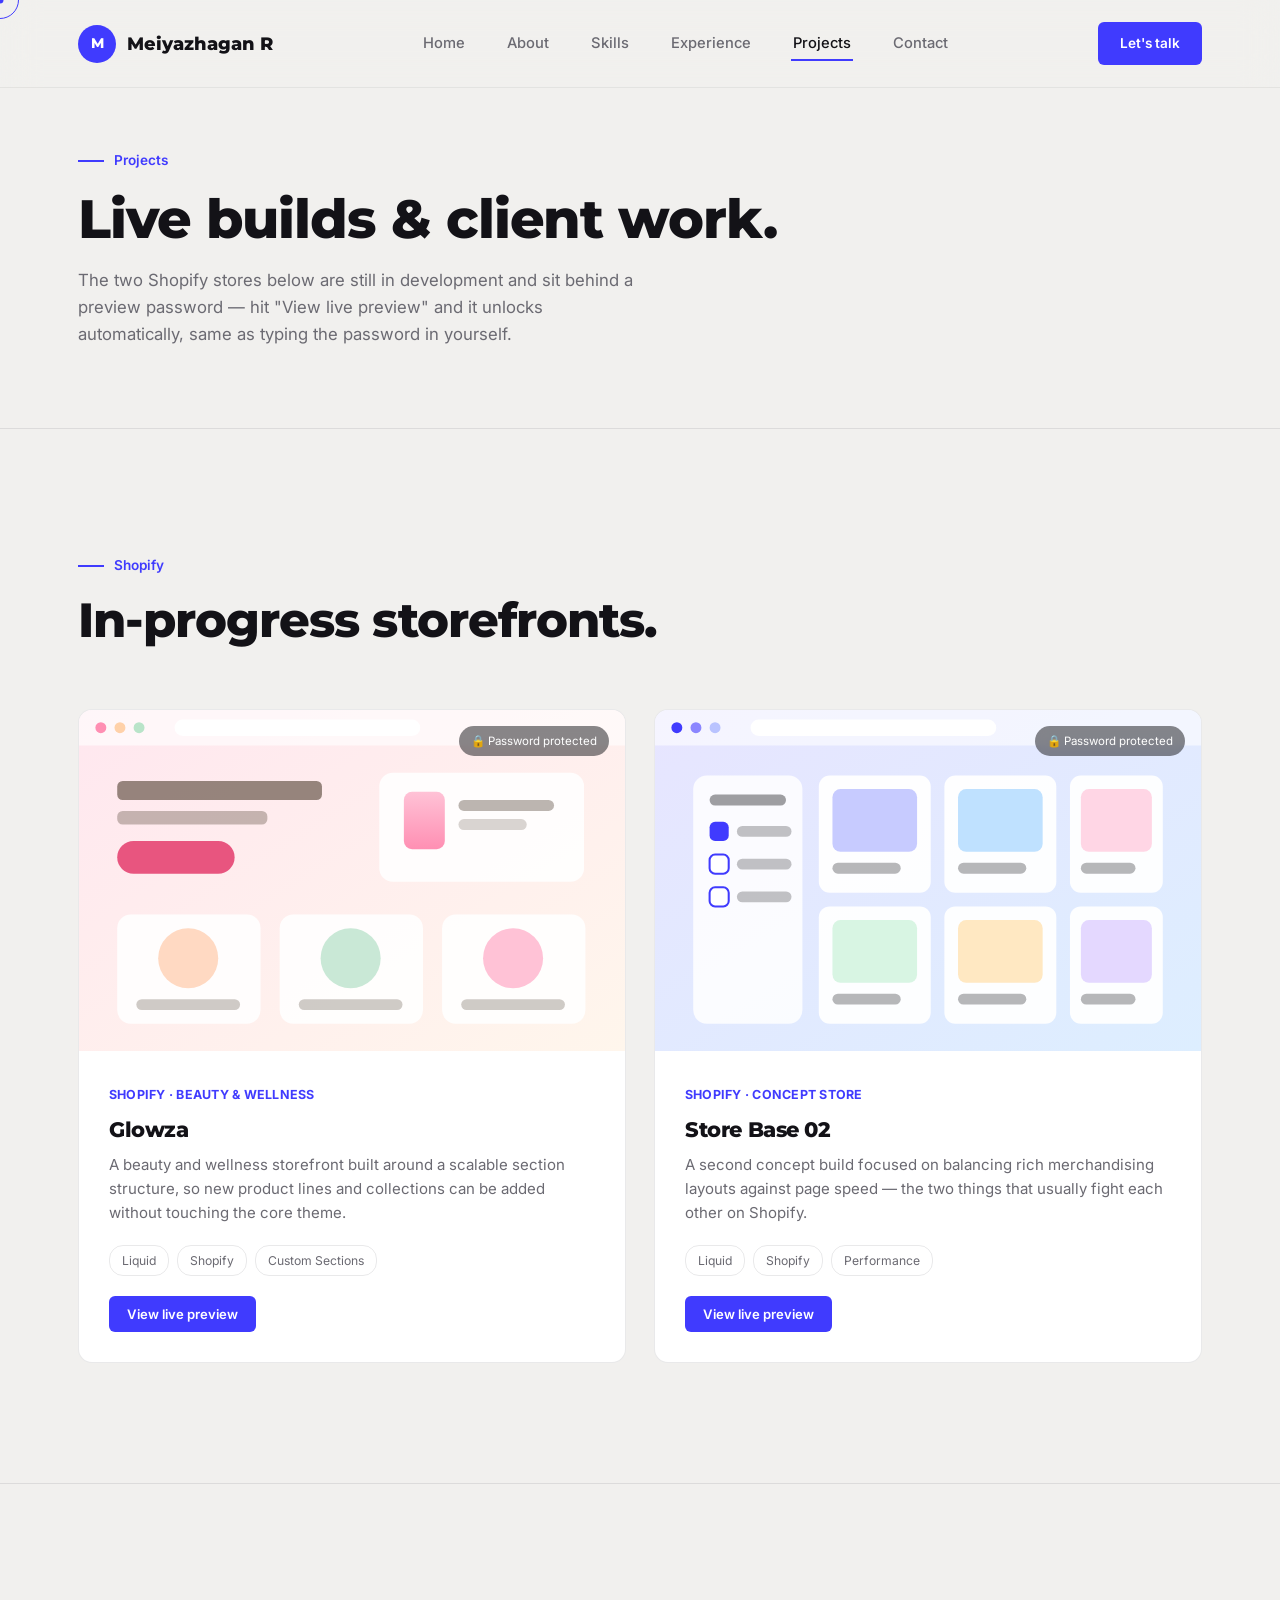
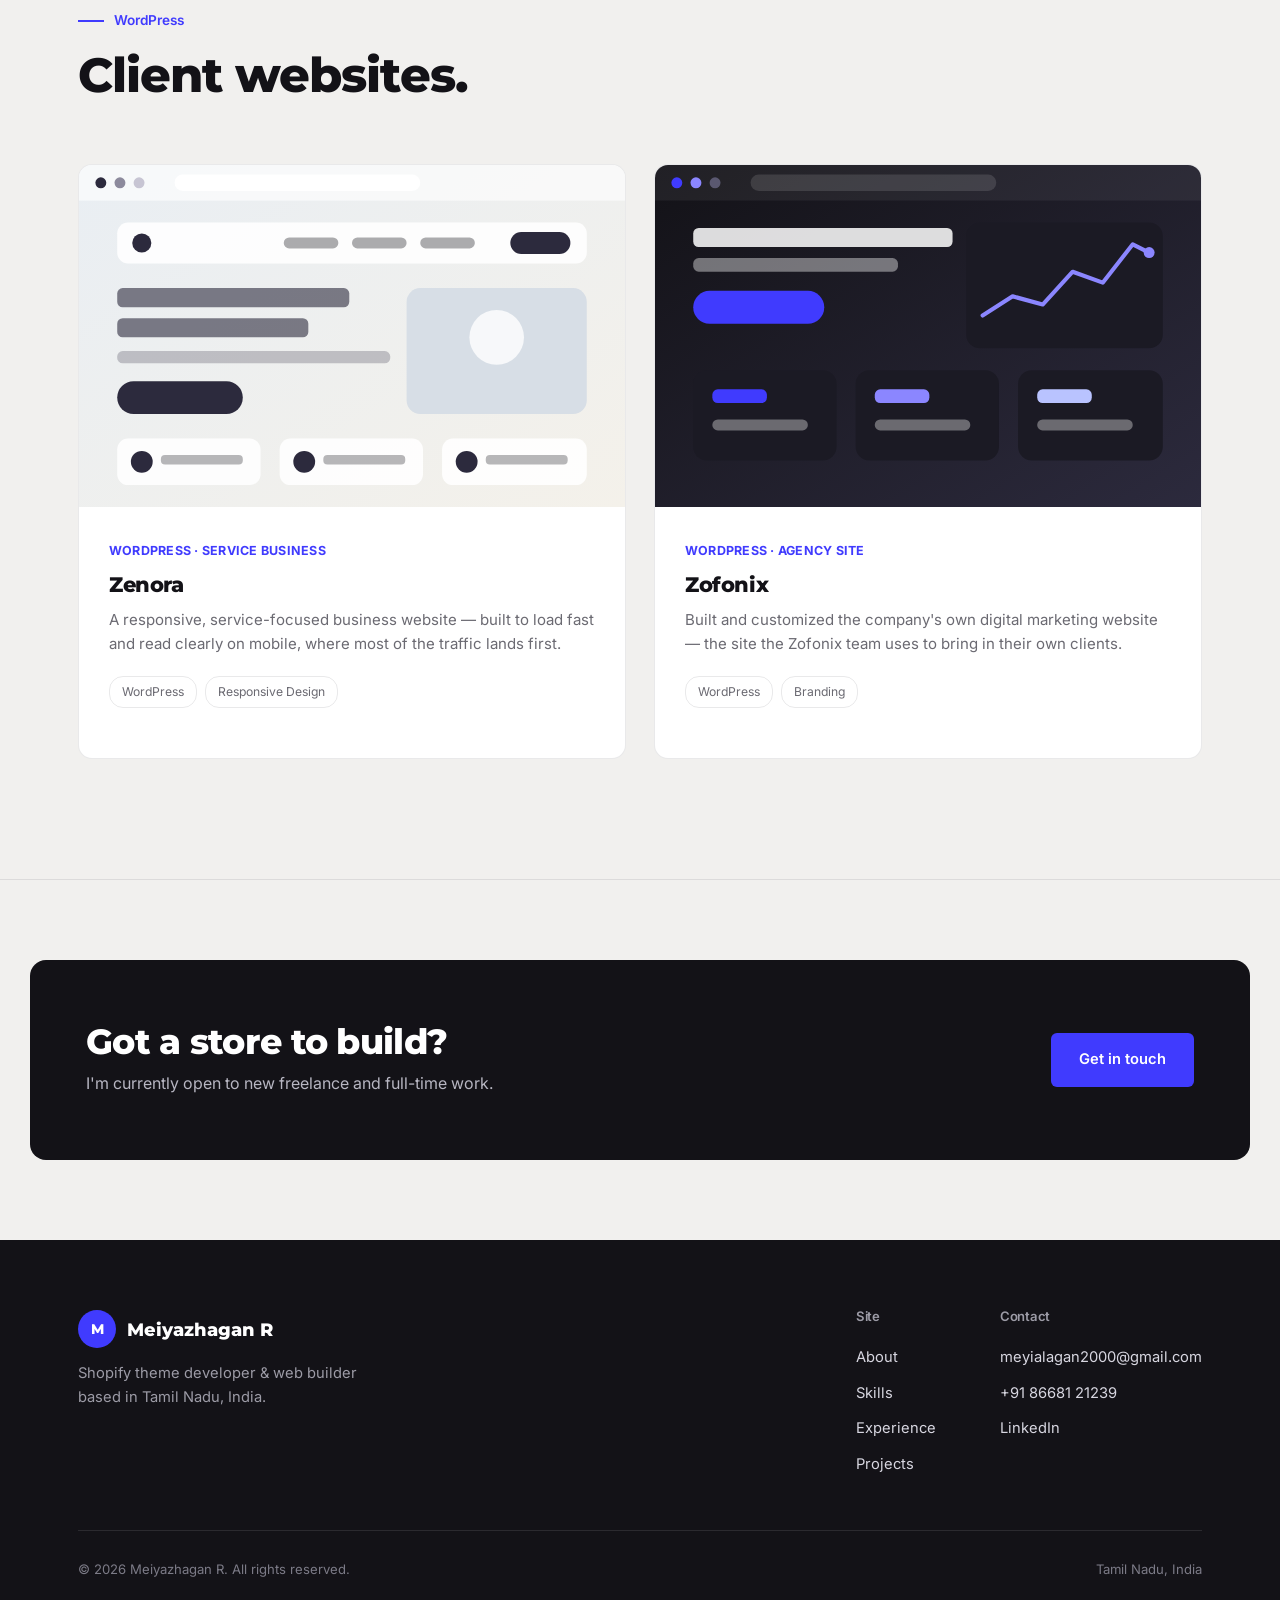
==== projects.html @ b249868a "inital commit" ====
<!DOCTYPE html>
<html lang="en">
<head>
<meta charset="UTF-8">
<meta name="viewport" content="width=device-width, initial-scale=1.0">
<title>Projects — Meiyazhagan R</title>
<link rel="stylesheet" href="css/style.css">
<link rel="icon" type="image/svg+xml" href="assets/favicon/favicon.svg">
<link rel="icon" type="image/png" sizes="32x32" href="assets/favicon/favicon-32.png">
<link rel="icon" type="image/png" sizes="16x16" href="assets/favicon/favicon-16.png">
<link rel="shortcut icon" href="assets/favicon/favicon.ico">
<link rel="apple-touch-icon" sizes="180x180" href="assets/favicon/apple-touch-icon.png">
<link rel="manifest" href="site.webmanifest">
<meta name="theme-color" content="#403BFE">
<style>
  .project-grid{ display:grid; grid-template-columns:repeat(2,1fr); gap:28px; }
  @media (max-width:800px){ .project-grid{ grid-template-columns:1fr; } }
  .project-card{ border:1px solid var(--line); border-radius:14px; overflow:hidden; background:var(--bg-alt); transition:transform .3s ease, box-shadow .3s ease; }
  .project-card:hover{ transform:translateY(-6px); box-shadow:0 24px 48px -24px rgba(19,18,23,0.18); }
  .project-thumb{ aspect-ratio:16/10; display:flex; align-items:center; justify-content:center; position:relative; }
  .project-body{ padding:30px; }
  .project-body .cat{ color:var(--accent); font-size:0.78rem; font-weight:700; letter-spacing:0.02em; }
  .project-body h3{ font-size:1.3rem; margin:12px 0 12px; }
  .project-body p{ color:var(--muted); font-size:0.94rem; margin-bottom:20px; }
  .project-tags{ display:flex; gap:8px; flex-wrap:wrap; margin-bottom:20px; }
  .project-tags span{ font-size:0.76rem; color:var(--muted); border:1px solid var(--line); padding:5px 12px; border-radius:14px; }
  .lock-badge{ position:absolute; top:16px; right:16px; background:rgba(19,18,23,0.5); backdrop-filter:blur(6px); color:#fff; font-size:0.72rem; padding:6px 12px; border-radius:20px; display:flex; align-items:center; gap:6px; }
</style>
</head>
<body>

<div id="progress"></div>

<header id="siteHeader">
  <nav class="wrap">
    <a href="index.html" class="brand"><span class="mark">M</span> Meiyazhagan R</a>
    <div class="navlinks" id="navlinks">
      <a href="index.html">Home</a>
      <a href="about.html">About</a>
      <a href="skills.html">Skills</a>
      <a href="experience.html">Experience</a>
      <a href="projects.html" class="active">Projects</a>
      <a href="contact.html">Contact</a>
    </div>
    <a href="contact.html" class="nav-cta">Let's talk</a>
    <div class="menu-toggle" id="menuToggle"><span></span><span></span><span></span></div>
  </nav>
</header>

<main>

  <section class="tight" style="padding-top:56px;">
    <div class="wrap reveal">
      <div class="kicker"><span class="bar"></span>Projects</div>
      <h1 style="font-size:clamp(2.2rem,5vw,3.4rem); max-width:760px;">Live builds & client work.</h1>
      <p style="color:var(--muted); margin-top:20px; max-width:560px; font-size:1.05rem;">
        The two Shopify stores below are still in development and sit behind
        a preview password — hit "View live preview" and it unlocks
        automatically, same as typing the password in yourself.
      </p>
    </div>
  </section>

  <section>
    <div class="wrap">
      <div class="section-head reveal">
        <div class="kicker"><span class="bar"></span>Shopify</div>
        <h2>In-progress storefronts.</h2>
      </div>

      <div class="project-grid">
        <div class="project-card reveal">
          <div class="project-thumb">
            <span class="lock-badge">🔒 Password protected</span>
            <img src="assets/projects/glowza-thumb.svg" alt="Glowza beauty & wellness storefront preview" style="width:100%; height:100%; object-fit:cover;">
          </div>
          <div class="project-body">
            <span class="cat">SHOPIFY · BEAUTY & WELLNESS</span>
            <h3>Glowza</h3>
            <p>A beauty and wellness storefront built around a scalable section structure, so new product lines and collections can be added without touching the core theme.</p>
            <div class="project-tags"><span>Liquid</span><span>Shopify</span><span>Custom Sections</span></div>
            <button class="btn btn-primary btn-sm" onclick="openProject('https://glowza-rvaifqzt.myshopify.com/','peedra')">View live preview</button>
          </div>
        </div>

        <div class="project-card reveal reveal-delay-1">
          <div class="project-thumb">
            <span class="lock-badge">🔒 Password protected</span>
            <img src="assets/projects/storebase-thumb.svg" alt="Store Base 02 storefront preview" style="width:100%; height:100%; object-fit:cover;">
          </div>
          <div class="project-body">
            <span class="cat">SHOPIFY · CONCEPT STORE</span>
            <h3>Store Base 02</h3>
            <p>A second concept build focused on balancing rich merchandising layouts against page speed — the two things that usually fight each other on Shopify.</p>
            <div class="project-tags"><span>Liquid</span><span>Shopify</span><span>Performance</span></div>
            <button class="btn btn-primary btn-sm" onclick="openProject('https://project-store-dmciwphg.myshopify.com/','rtowyu')">View live preview</button>
          </div>
        </div>
      </div>
    </div>
  </section>

  <section>
    <div class="wrap">
      <div class="section-head reveal">
        <div class="kicker"><span class="bar"></span>WordPress</div>
        <h2>Client websites.</h2>
      </div>

      <div class="project-grid">
        <div class="project-card reveal">
          <div class="project-thumb">
            <img src="assets/projects/zenora-thumb.svg" alt="Zenora WordPress service business site preview" style="width:100%; height:100%; object-fit:cover;">
          </div>
          <div class="project-body">
            <span class="cat">WORDPRESS · SERVICE BUSINESS</span>
            <h3>Zenora</h3>
            <p>A responsive, service-focused business website — built to load fast and read clearly on mobile, where most of the traffic lands first.</p>
            <div class="project-tags"><span>WordPress</span><span>Responsive Design</span></div>
          </div>
        </div>

        <div class="project-card reveal reveal-delay-1">
          <div class="project-thumb">
            <img src="assets/projects/zofonix-thumb.svg" alt="Zofonix digital marketing agency site preview" style="width:100%; height:100%; object-fit:cover;">
          </div>
          <div class="project-body">
            <span class="cat">WORDPRESS · AGENCY SITE</span>
            <h3>Zofonix</h3>
            <p>Built and customized the company's own digital marketing website — the site the Zofonix team uses to bring in their own clients.</p>
            <div class="project-tags"><span>WordPress</span><span>Branding</span></div>
          </div>
        </div>
      </div>
    </div>
  </section>

  <section class="tight">
    <div class="wrap reveal cta-block" style="background:var(--ink);">
      <div>
        <h2 style="color:#fff; font-size:clamp(1.6rem,3.5vw,2.2rem);">Got a store to build?</h2>
        <p style="color:#B7B6C2; margin-top:10px;">I'm currently open to new freelance and full-time work.</p>
      </div>
      <a href="contact.html" class="btn btn-primary">Get in touch</a>
    </div>
  </section>

</main>

<footer>
  <div class="wrap">
    <div class="footer-top">
      <div class="footer-brand">
        <div class="brand"><span class="mark">M</span> Meiyazhagan R</div>
        <p>Shopify theme developer & web builder based in Tamil Nadu, India.</p>
      </div>
      <div class="footer-cols">
        <div class="footer-col">
          <h4>Site</h4>
          <a href="about.html">About</a>
          <a href="skills.html">Skills</a>
          <a href="experience.html">Experience</a>
          <a href="projects.html">Projects</a>
        </div>
        <div class="footer-col">
          <h4>Contact</h4>
          <a href="mailto:meyialagan2000@gmail.com">meyialagan2000@gmail.com</a>
          <a href="tel:+918668121239">+91 86681 21239</a>
          <a href="https://www.linkedin.com/in/meiyazhaganrajendran/" target="_blank" rel="noopener">LinkedIn</a>
        </div>
      </div>
    </div>
    <div class="footer-bottom">
      <span>© <span class="year"></span> Meiyazhagan R. All rights reserved.</span>
      <span>Tamil Nadu, India</span>
    </div>
  </div>
</footer>

<div id="toTop" aria-label="Back to top">↑</div>
<script src="js/main.js"></script>
</body>
</html>
---- css/style.css ----
@import url('https://fonts.googleapis.com/css2?family=Montserrat:wght@400;500;600;700;800;900&family=Inter:wght@400;500;600&display=swap');

:root{
  --bg:#F1F0EE;
  --bg-alt:#FFFFFF;
  --ink:#131217;
  --muted:#6B6A72;
  --accent:#403BFE;
  --accent-ink:#FFFFFF;
  --line: rgba(19,18,23,0.09);
  --line-strong: rgba(19,18,23,0.18);
  --radius: 6px;
  --maxw: 1220px;
  --header-h: 88px;
}

*{ margin:0; padding:0; box-sizing:border-box; }
html{ scroll-behavior:smooth; }

@media (prefers-reduced-motion: reduce){
  html{ scroll-behavior:auto; }
  *{ animation-duration:0.001ms !important; animation-iteration-count:1 !important; transition-duration:0.001ms !important; }
}

body{
  background:var(--bg);
  color:var(--ink);
  font-family:'Inter', sans-serif;
  line-height:1.6;
  overflow-x:hidden;
  -webkit-font-smoothing:antialiased;
}

h1,h2,h3,h4,.display{
  font-family:'Montserrat', sans-serif;
  font-weight:800;
  letter-spacing:-0.02em;
  line-height:1.05;
  color:var(--ink);
}

a{ color:inherit; text-decoration:none; }
img{ max-width:100%; display:block; }
ul{ list-style:none; }
button{ font-family:inherit; border:none; background:none; cursor:pointer; }

::selection{ background:var(--accent); color:#fff; }

.wrap{ max-width:var(--maxw); margin:0 auto; padding:0 48px; }
@media (max-width:760px){ .wrap{ padding:0 24px; } }

/* -------------------------------------------------- */
/* custom cursor                                       */
/* -------------------------------------------------- */
@media (pointer:fine){
  body{ cursor:none; }
  .cursor-dot, .cursor-ring{
    position:fixed; top:0; left:0; pointer-events:none; z-index:9999;
    border-radius:50%; transform:translate(-50%,-50%);
  }
  .cursor-dot{ width:7px; height:7px; background:var(--accent); }
  .cursor-ring{
    width:38px; height:38px; border:1.5px solid var(--accent);
    transition:width .2s ease, height .2s ease, border-color .2s ease, background .2s ease, opacity .2s ease;
  }
  .cursor-ring.big{ width:76px; height:76px; background:rgba(64,59,254,0.08); }
  .cursor-ring.hide{ opacity:0; }
}

/* -------------------------------------------------- */
/* header — sticky glassmorphism                       */
/* -------------------------------------------------- */
header{
  position:fixed; top:0; left:0; right:0; z-index:200;
  height:var(--header-h);
  display:flex; align-items:center;
  background:rgba(241,240,238,0.55);
  backdrop-filter:blur(18px) saturate(160%);
  -webkit-backdrop-filter:blur(18px) saturate(160%);
  border-bottom:1px solid rgba(19,18,23,0.06);
  transition:background .3s ease, border-color .3s ease;
}
header.scrolled{
  background:rgba(241,240,238,0.82);
  border-color:var(--line);
}

nav.wrap{ display:flex; align-items:center; justify-content:space-between; width:100%; }

.brand{ display:flex; align-items:center; gap:11px; font-family:'Montserrat',sans-serif; font-weight:800; font-size:1.15rem; }
.brand .mark{
  width:38px; height:38px; border-radius:50%;
  background:var(--accent); color:#fff;
  display:flex; align-items:center; justify-content:center;
  font-size:0.9rem; font-weight:800;
}

.navlinks{ display:flex; gap:38px; }
.navlinks a{
  font-family:'Inter', sans-serif; font-weight:500; font-size:0.92rem; color:var(--muted);
  position:relative; padding:6px 2px; transition:color .25s ease;
}
.navlinks a::after{
  content:''; position:absolute; left:0; bottom:0; height:2px; width:0%;
  background:var(--accent); transition:width .3s ease;
}
.navlinks a:hover, .navlinks a.active{ color:var(--ink); }
.navlinks a:hover::after, .navlinks a.active::after{ width:100%; }

.nav-cta{
  background:var(--accent); color:#fff; padding:11px 22px; border-radius:var(--radius);
  font-size:0.85rem; font-weight:600; transition:transform .25s ease, box-shadow .25s ease;
}
.nav-cta:hover{ transform:translateY(-2px); box-shadow:0 10px 24px -8px rgba(64,59,254,0.55); }

.menu-toggle{ display:none; width:26px; height:20px; position:relative; }
.menu-toggle span{ position:absolute; left:0; right:0; height:2px; background:var(--ink); transition:all .25s ease; }
.menu-toggle span:nth-child(1){ top:0; }
.menu-toggle span:nth-child(2){ top:9px; }
.menu-toggle span:nth-child(3){ top:18px; }

@media (max-width:900px){
  .navlinks{
    position:fixed; top:var(--header-h); left:0; right:0; bottom:0;
    background:var(--bg-alt); flex-direction:column; padding:40px 32px; gap:8px;
    transform:translateX(100%); transition:transform .35s ease;
  }
  .navlinks.open{ transform:translateX(0); }
  .navlinks a{ font-size:1.4rem; padding:14px 0; border-bottom:1px solid var(--line); color:var(--ink); }
  .nav-cta{ display:none; }
  .menu-toggle{ display:block; }
}

/* -------------------------------------------------- */
/* generic page scaffolding                            */
/* -------------------------------------------------- */
main{ padding-top:var(--header-h); overflow-x:hidden; }

section{ padding:120px 0; position:relative; }
section.tight{ padding:80px 0; }
section + section{ border-top:1px solid var(--line); }

@media (max-width:900px){
  section{ padding:80px 0; }
  section.tight{ padding:56px 0; }
}
@media (max-width:600px){
  section{ padding:56px 0; }
  section.tight{ padding:40px 0; }
}

/* -------------------------------------------------- */
/* responsive grid / layout utilities                  */
/* replace fragile inline grid styles so breakpoints    */
/* below can actually take effect                       */
/* -------------------------------------------------- */
.grid-2{ display:grid; grid-template-columns:repeat(2,1fr); gap:24px; }
.grid-3{ display:grid; grid-template-columns:repeat(3,1fr); gap:20px; }
.grid-4{ display:grid; grid-template-columns:repeat(4,1fr); gap:32px; }

.hero-split{ display:grid; grid-template-columns:0.85fr 1.15fr; gap:64px; align-items:center; }
.about-split{ display:grid; grid-template-columns:0.9fr 1.1fr; gap:64px; align-items:start; }
.contact-split{ display:grid; grid-template-columns:1fr 1fr; gap:64px; align-items:end; }

.cta-block{
  display:flex; justify-content:space-between; align-items:center;
  flex-wrap:wrap; gap:24px; border-radius:16px; padding:64px 56px;
}

@media (max-width:900px){
  .grid-3{ grid-template-columns:repeat(2,1fr); }
  .grid-4{ grid-template-columns:repeat(2,1fr); }
  .hero-split{ grid-template-columns:1fr; gap:40px; }
  .about-split{ grid-template-columns:1fr; gap:40px; }
  .about-split .sticky-col{ position:static !important; max-width:280px; }
  .contact-split{ grid-template-columns:1fr; gap:28px; align-items:start; text-align:left !important; }
  .contact-split .contact-photo{ text-align:left !important; }
  .cta-block{ padding:44px 32px; text-align:left; }
}

@media (max-width:640px){
  .grid-2{ grid-template-columns:1fr; }
  .grid-3{ grid-template-columns:1fr; }
  .grid-4{ grid-template-columns:repeat(2,1fr); gap:20px; }
  .cta-block{ flex-direction:column; align-items:flex-start; padding:36px 26px; }
  .cta-block > a, .cta-block > div:last-child{ width:100%; }
  .cta-block .btn{ width:100%; justify-content:center; }
}

@media (max-width:420px){
  .grid-4{ grid-template-columns:1fr 1fr; gap:16px; }
}

.cta-solid{ background:var(--accent); border-radius:16px; padding:64px 56px; text-align:center; }
@media (max-width:640px){
  .cta-solid{ padding:40px 26px; }
  .cta-solid .btn{ width:100%; justify-content:center; }
}

.kicker{
  display:inline-flex; align-items:center; gap:10px;
  color:var(--accent); font-weight:600; font-size:0.85rem; margin-bottom:18px;
}
.kicker .bar{ width:26px; height:2px; background:var(--accent); }

.section-head{ max-width:680px; margin-bottom:64px; }
.section-head h2{ font-size:clamp(2rem, 4.4vw, 3rem); }
.section-head p{ color:var(--muted); margin-top:18px; font-size:1.05rem; max-width:560px; }

.reveal{ opacity:0; transform:translateY(30px); transition:opacity .8s cubic-bezier(.2,.7,.2,1), transform .8s cubic-bezier(.2,.7,.2,1); }
.reveal.in{ opacity:1; transform:translateY(0); }
.reveal-delay-1{ transition-delay:.1s; }
.reveal-delay-2{ transition-delay:.2s; }
.reveal-delay-3{ transition-delay:.3s; }

/* -------------------------------------------------- */
/* buttons                                             */
/* -------------------------------------------------- */
.btn{
  display:inline-flex; align-items:center; gap:10px;
  padding:15px 28px; border-radius:var(--radius); font-weight:600; font-size:0.92rem;
  transition:transform .25s ease, box-shadow .25s ease, background .25s ease, color .25s ease, border-color .25s ease;
}
.btn-primary{ background:var(--accent); color:#fff; }
.btn-primary:hover{ transform:translateY(-3px); box-shadow:0 14px 28px -10px rgba(64,59,254,0.5); }
.btn-outline{ border:1.5px solid var(--line-strong); color:var(--ink); }
.btn-outline:hover{ border-color:var(--accent); color:var(--accent); transform:translateY(-3px); }
.btn-sm{ padding:10px 18px; font-size:0.82rem; }

/* -------------------------------------------------- */
/* footer                                              */
/* -------------------------------------------------- */
footer{ background:var(--ink); color:#EDEDF2; padding:70px 0 34px; }
.footer-top{ display:flex; justify-content:space-between; flex-wrap:wrap; gap:40px; padding-bottom:48px; border-bottom:1px solid rgba(255,255,255,0.1); }
.footer-brand .brand{ color:#fff; }
.footer-brand p{ color:#9C9BA6; margin-top:14px; max-width:320px; font-size:0.92rem; }
.footer-cols{ display:flex; gap:64px; flex-wrap:wrap; }
.footer-col h4{ font-size:0.82rem; color:#9C9BA6; font-family:'Inter',sans-serif; font-weight:600; text-transform:none; margin-bottom:16px; }
.footer-col a{ display:block; color:#D7D6E0; font-size:0.92rem; padding:6px 0; transition:color .2s ease; }
.footer-col a:hover{ color:var(--accent); }
.footer-bottom{ display:flex; justify-content:space-between; flex-wrap:wrap; gap:12px; padding-top:28px; color:#77768200; }
.footer-bottom span{ color:#7C7B87; font-size:0.82rem; }

/* -------------------------------------------------- */
/* misc shared components                              */
/* -------------------------------------------------- */
.tag{
  border:1px solid var(--line-strong); padding:9px 16px; border-radius:24px;
  font-size:0.82rem; display:inline-flex; align-items:center; gap:8px; color:var(--ink);
  transition:border-color .25s ease, background .25s ease;
  background:var(--bg-alt);
}
.tag:hover{ border-color:var(--accent); background:#403BFE0D; }
.tag img{ width:15px; height:15px; }

.stat{ }
.stat .num{ font-family:'Montserrat',sans-serif; font-weight:800; font-size:2.4rem; color:var(--accent); }
.stat .label{ color:var(--muted); font-size:0.88rem; margin-top:6px; }

.marquee-wrap{
  width:100%; overflow:hidden;
  mask-image:linear-gradient(90deg, transparent, black 8%, black 92%, transparent);
  -webkit-mask-image:linear-gradient(90deg, transparent, black 8%, black 92%, transparent);
}
.marquee{ display:flex; gap:70px; width:max-content; animation:scrollx 30s linear infinite; align-items:center; }
.marquee-wrap:hover .marquee{ animation-play-state:paused; }
@keyframes scrollx{ from{ transform:translateX(0);} to{ transform:translateX(-50%);} }
.logo-chip{ display:flex; align-items:center; gap:12px; white-space:nowrap; color:var(--muted); font-weight:600; font-size:0.98rem; }
.logo-chip img{ width:28px; height:28px; }

#progress{ position:fixed; top:0; left:0; height:3px; width:0%; background:var(--accent); z-index:999; }

#toTop{
  position:fixed; right:28px; bottom:28px; width:50px; height:50px; border-radius:50%;
  background:var(--ink); color:#fff; display:flex; align-items:center; justify-content:center;
  opacity:0; pointer-events:none; transition:opacity .3s ease, transform .25s ease; z-index:150;
}
#toTop.show{ opacity:1; pointer-events:auto; }
#toTop:hover{ transform:translateY(-4px); background:var(--accent); }

/* toast */
#toast{
  position:fixed; left:50%; bottom:36px; transform:translate(-50%, 20px);
  background:var(--ink); color:#fff; padding:14px 22px; border-radius:var(--radius);
  font-size:0.88rem; opacity:0; pointer-events:none; transition:opacity .3s ease, transform .3s ease;
  z-index:500; display:flex; align-items:center; gap:10px;
}
#toast.show{ opacity:1; transform:translate(-50%, 0); }
#toast .dot{ width:7px; height:7px; border-radius:50%; background:var(--accent); }
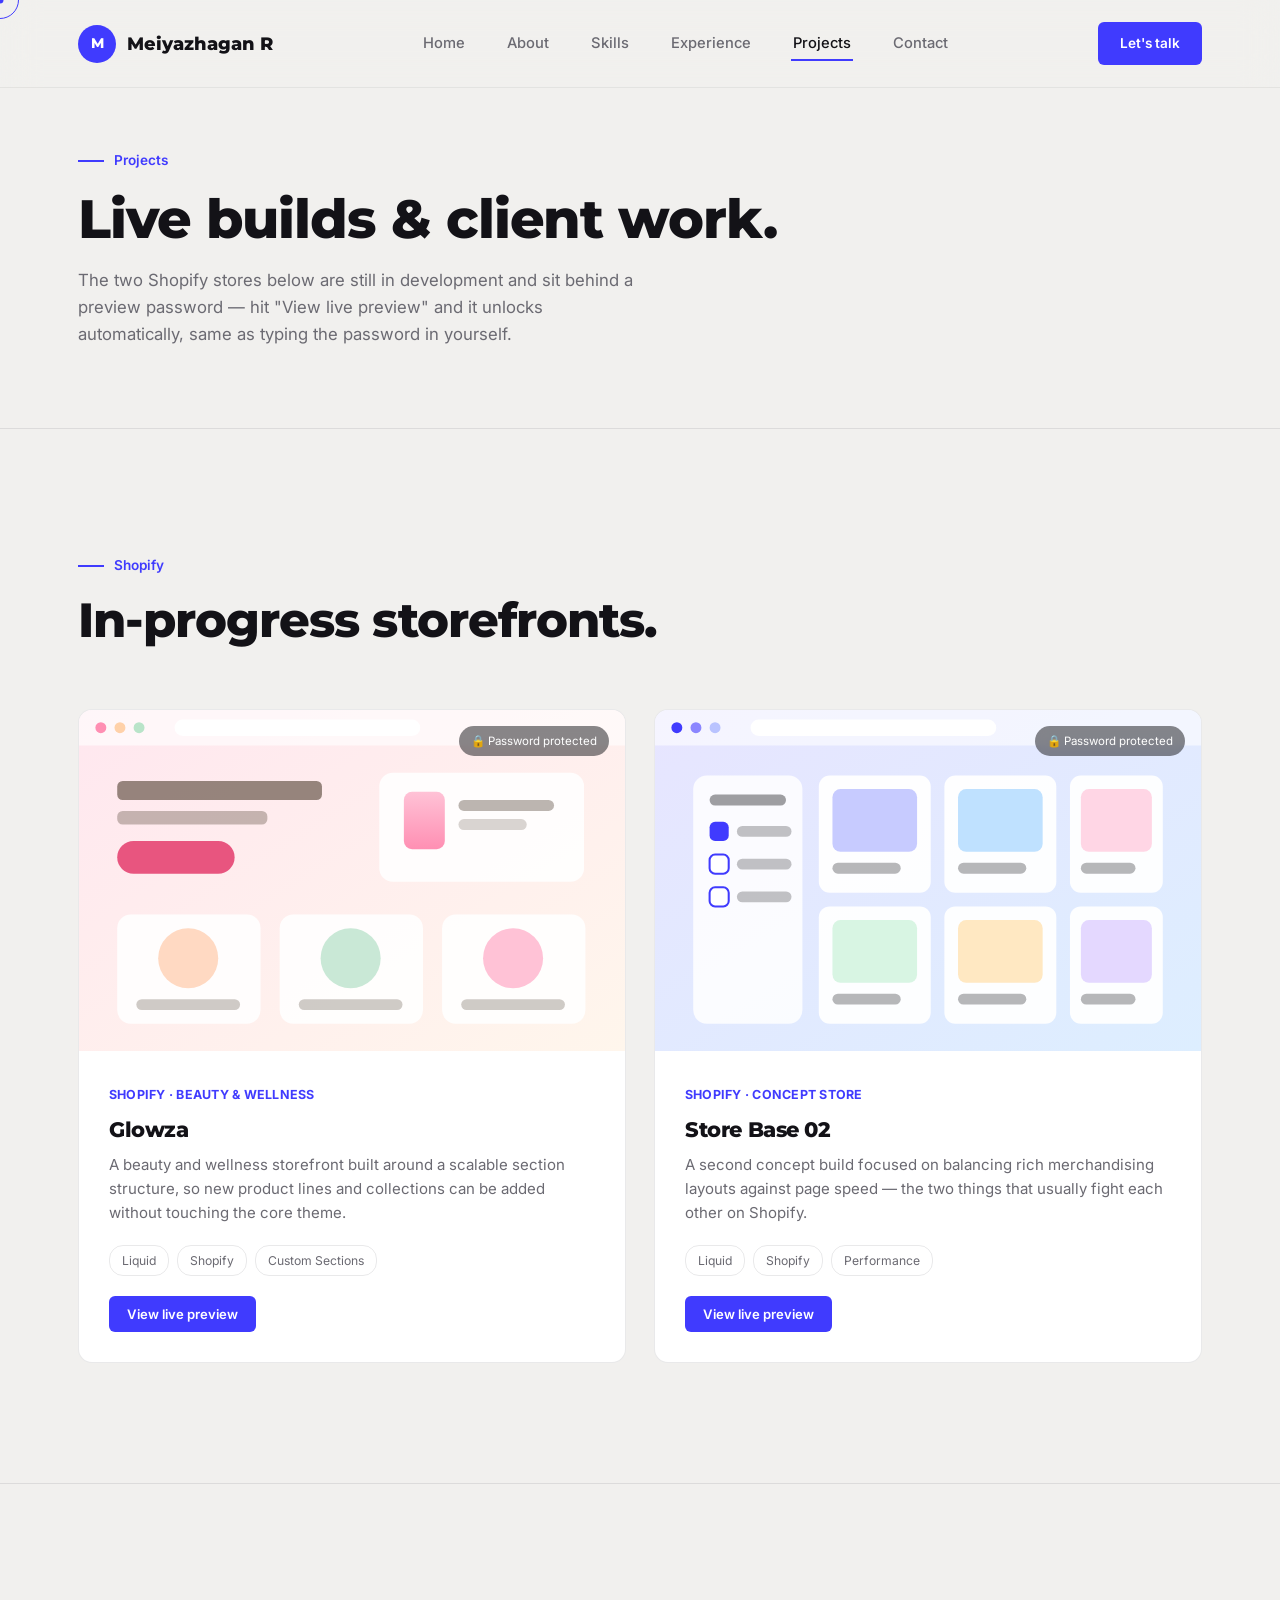
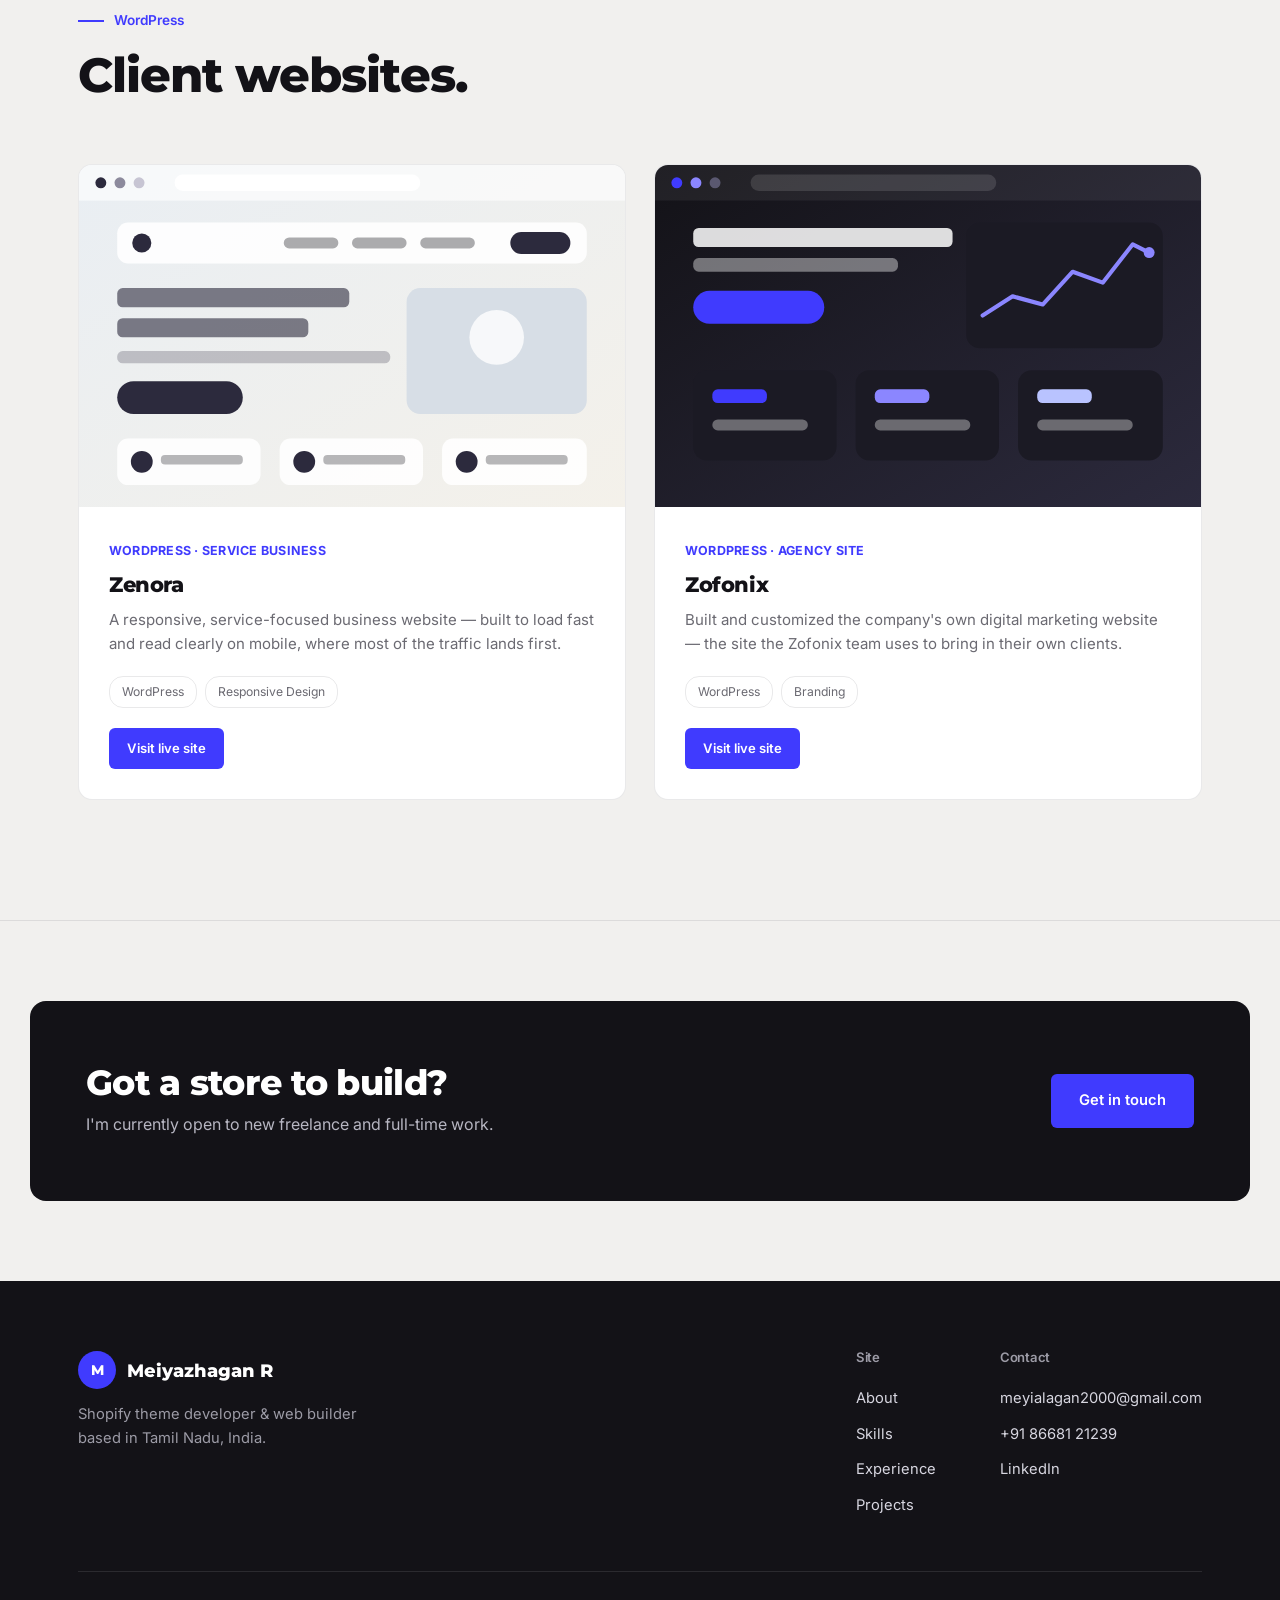
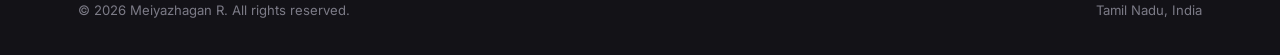
==== commit 52373ae2: "Add live site links zenora,zofonix" ====
--- a/projects.html
+++ b/projects.html
@@ -117,6 +117,7 @@
             <h3>Zenora</h3>
             <p>A responsive, service-focused business website — built to load fast and read clearly on mobile, where most of the traffic lands first.</p>
             <div class="project-tags"><span>WordPress</span><span>Responsive Design</span></div>
+            <a href="https://zenoraretreat.com/" target="_blank" rel="noopener" class="btn btn-primary btn-sm">Visit live site</a>
           </div>
         </div>
 
@@ -129,6 +130,7 @@
             <h3>Zofonix</h3>
             <p>Built and customized the company's own digital marketing website — the site the Zofonix team uses to bring in their own clients.</p>
             <div class="project-tags"><span>WordPress</span><span>Branding</span></div>
+            <a href="https://zofonix.com/" target="_blank" rel="noopener" class="btn btn-primary btn-sm">Visit live site</a>
           </div>
         </div>
       </div>
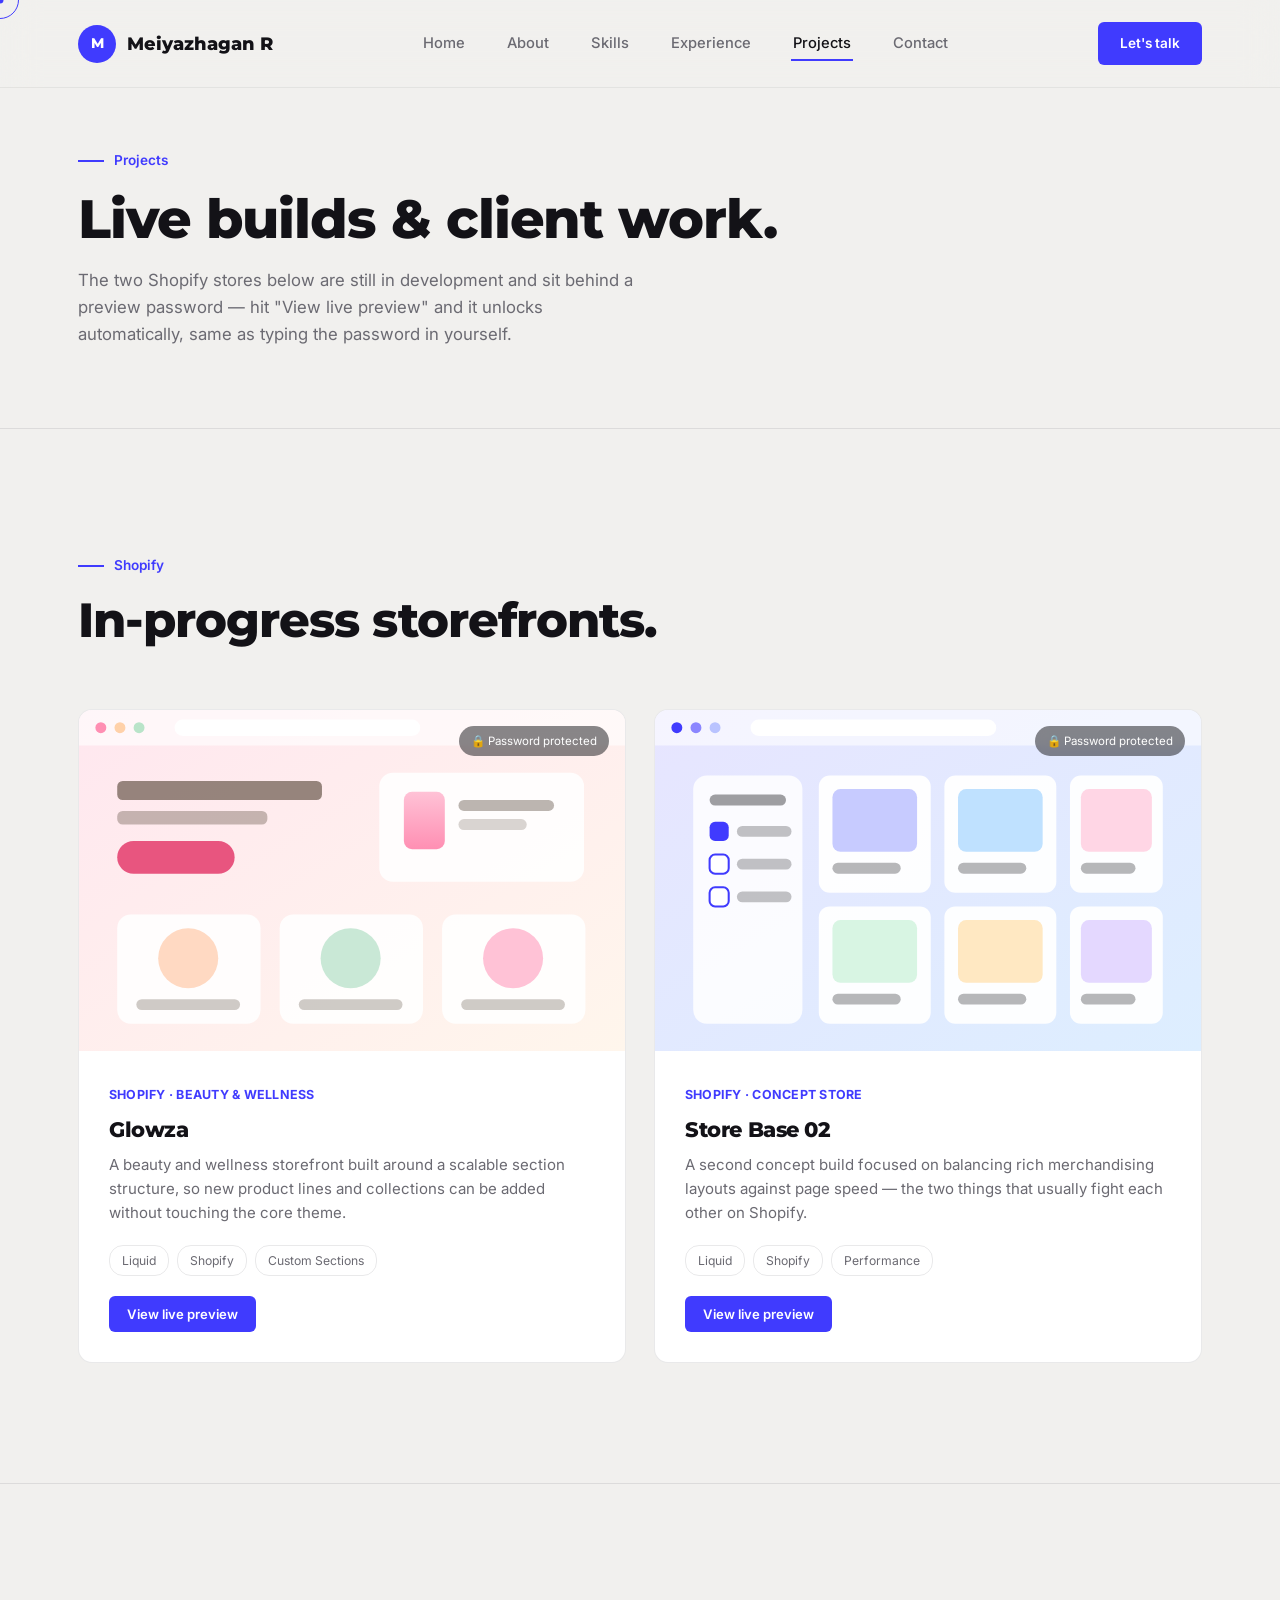
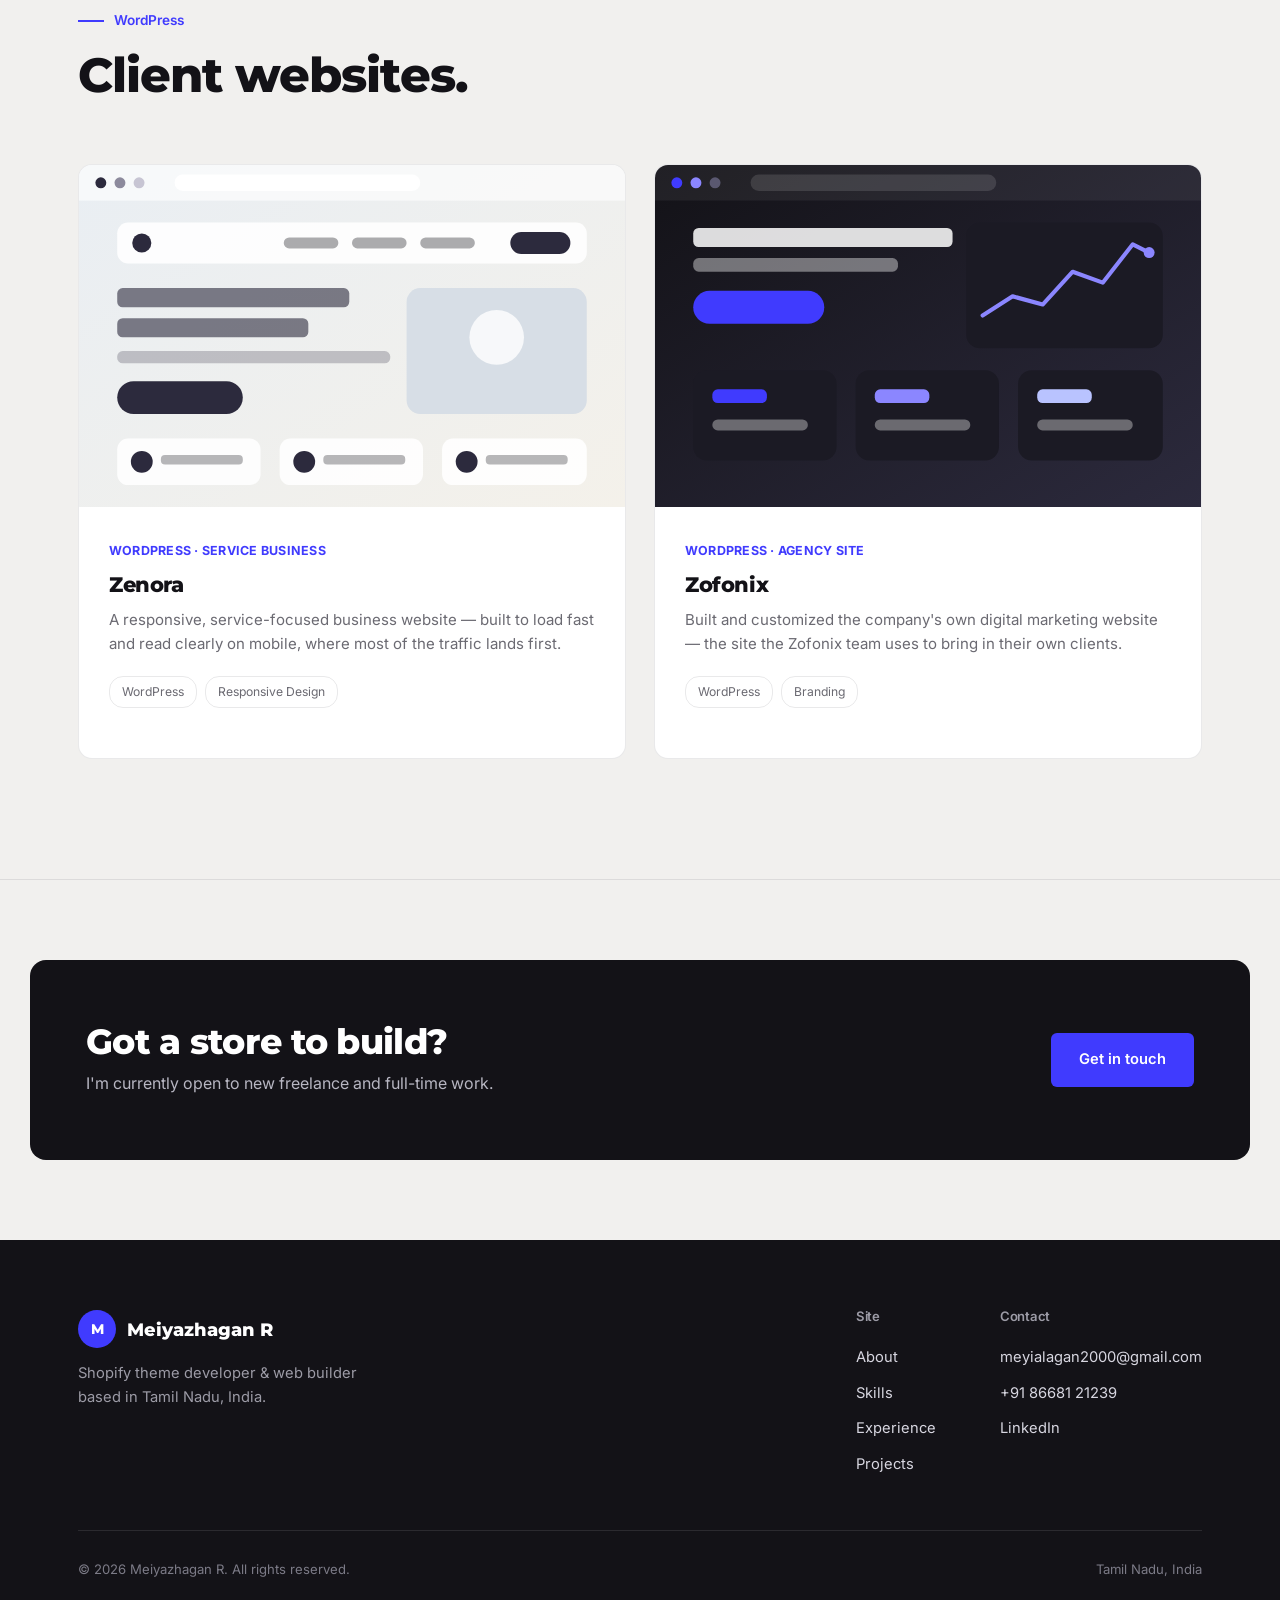
==== commit 99e958f8: "second" ====
--- a/projects.html
+++ b/projects.html
@@ -110,6 +110,7 @@
       <div class="project-grid">
         <div class="project-card reveal">
           <div class="project-thumb">
+            <link rel="stylesheet" href="https://zenoraretreat.com/" />
             <img src="assets/projects/zenora-thumb.svg" alt="Zenora WordPress service business site preview" style="width:100%; height:100%; object-fit:cover;">
           </div>
           <div class="project-body">
@@ -117,7 +118,6 @@
             <h3>Zenora</h3>
             <p>A responsive, service-focused business website — built to load fast and read clearly on mobile, where most of the traffic lands first.</p>
             <div class="project-tags"><span>WordPress</span><span>Responsive Design</span></div>
-            <a href="https://zenoraretreat.com/" target="_blank" rel="noopener" class="btn btn-primary btn-sm">Visit live site</a>
           </div>
         </div>
 
@@ -130,7 +130,6 @@
             <h3>Zofonix</h3>
             <p>Built and customized the company's own digital marketing website — the site the Zofonix team uses to bring in their own clients.</p>
             <div class="project-tags"><span>WordPress</span><span>Branding</span></div>
-            <a href="https://zofonix.com/" target="_blank" rel="noopener" class="btn btn-primary btn-sm">Visit live site</a>
           </div>
         </div>
       </div>
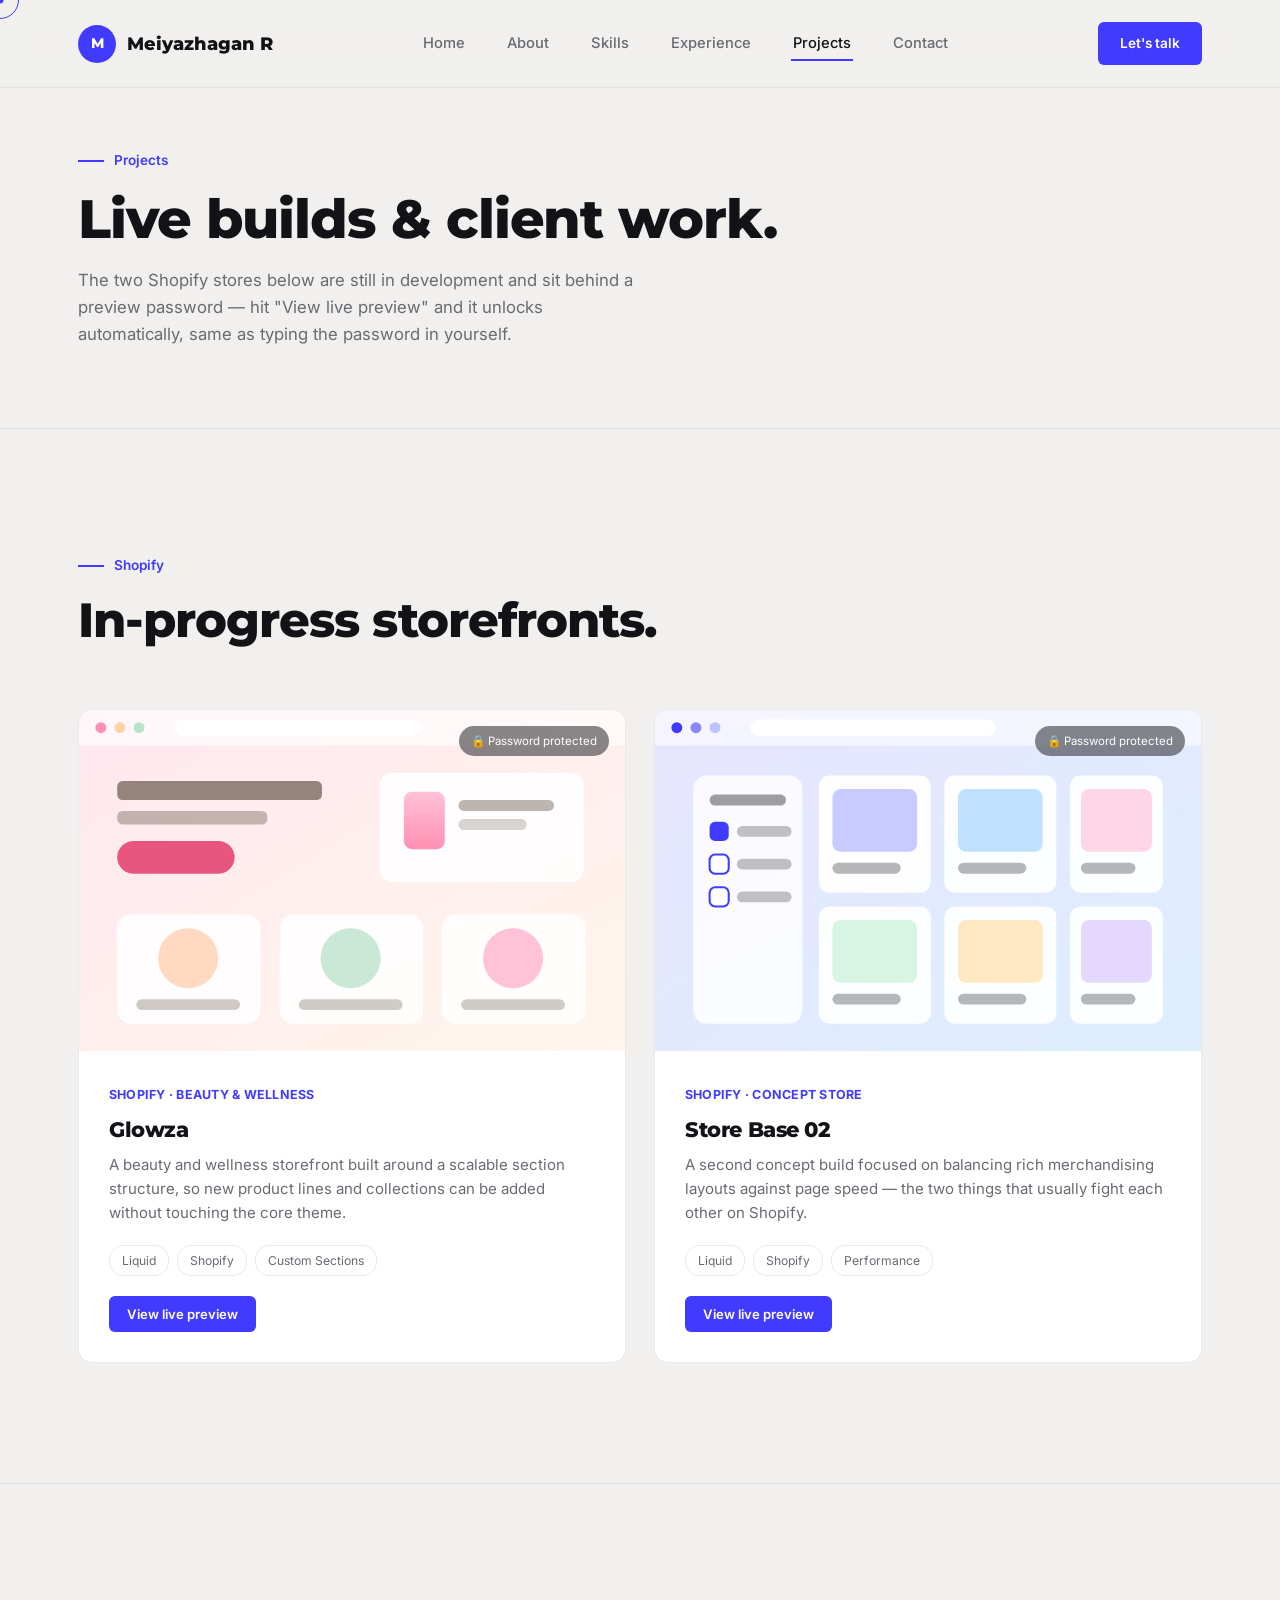
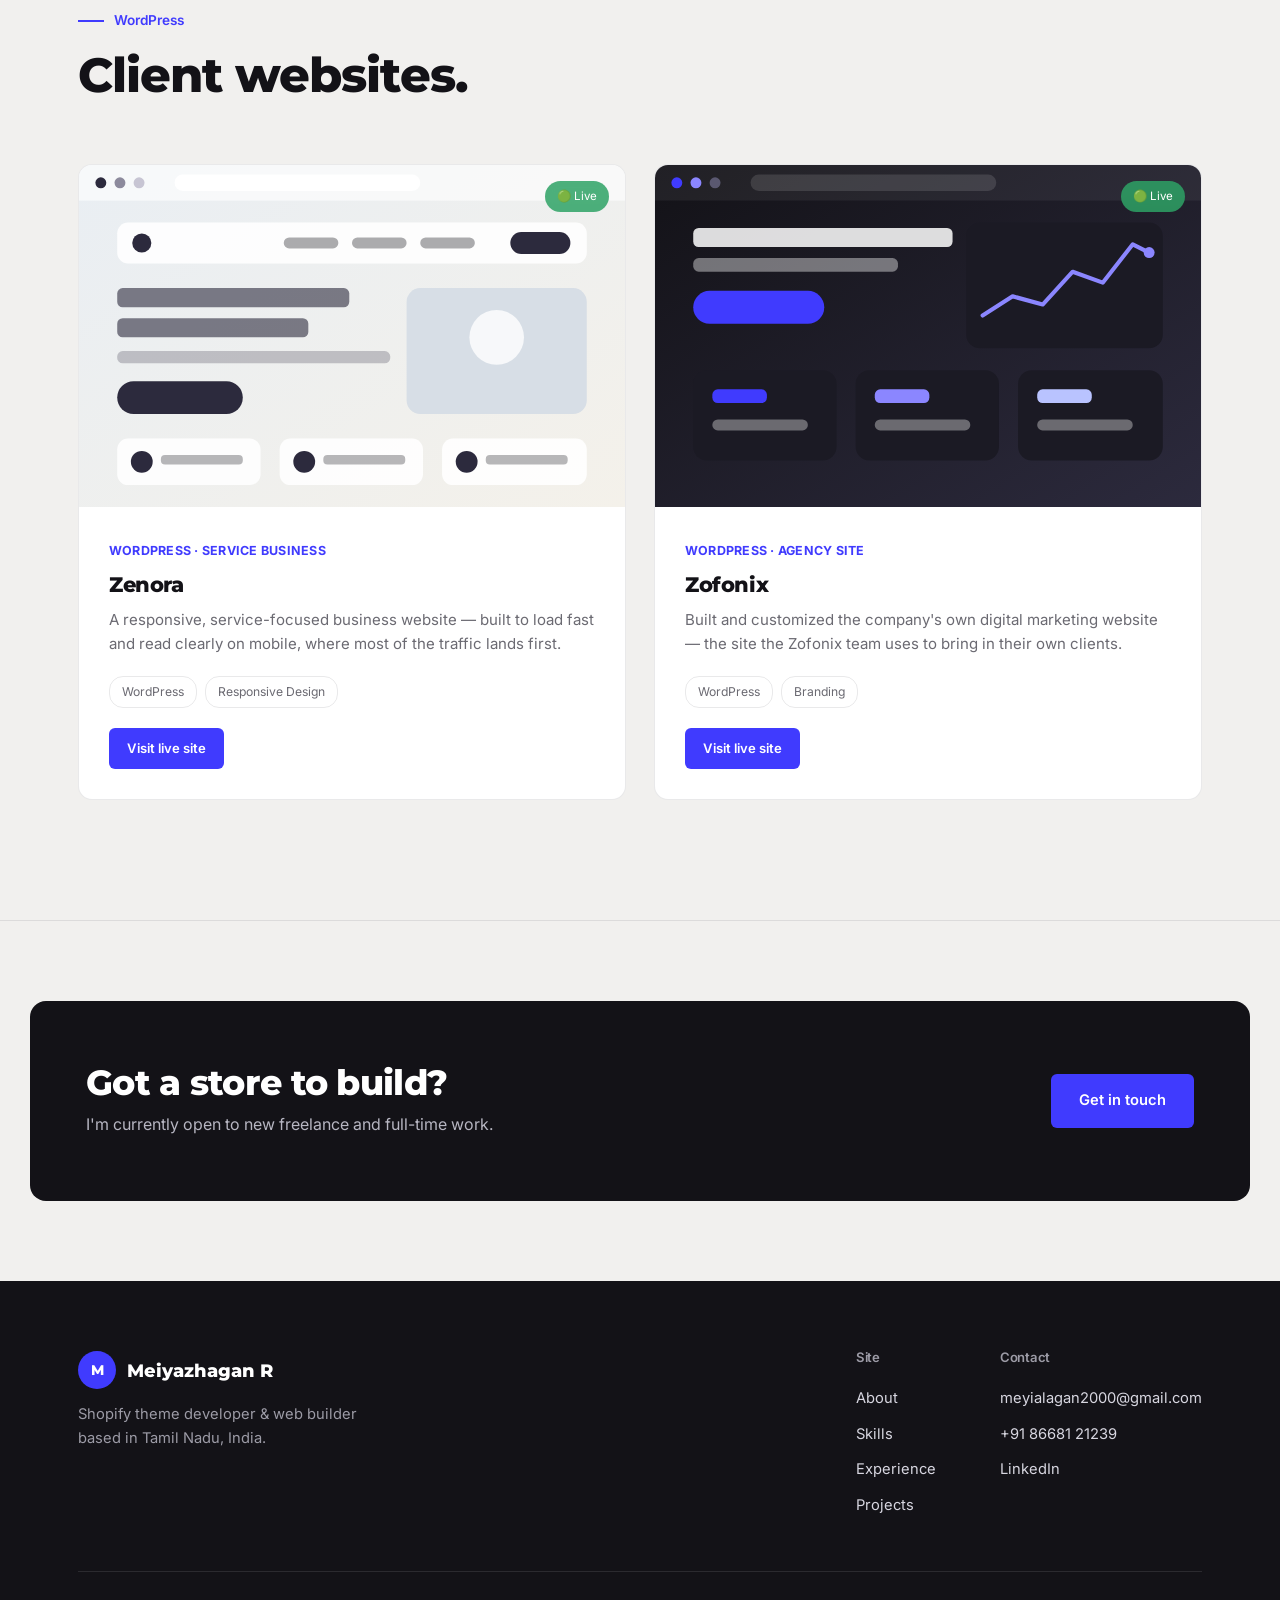
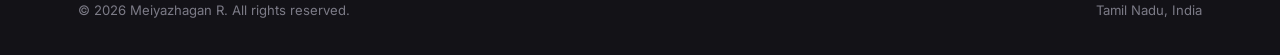
==== commit 3d3bf880: "Refactor project thumbnails and add live badgesfi Updated project thumbnail images to remove inline " ====
--- a/projects.html
+++ b/projects.html
@@ -17,7 +17,8 @@
   @media (max-width:800px){ .project-grid{ grid-template-columns:1fr; } }
   .project-card{ border:1px solid var(--line); border-radius:14px; overflow:hidden; background:var(--bg-alt); transition:transform .3s ease, box-shadow .3s ease; }
   .project-card:hover{ transform:translateY(-6px); box-shadow:0 24px 48px -24px rgba(19,18,23,0.18); }
-  .project-thumb{ aspect-ratio:16/10; display:flex; align-items:center; justify-content:center; position:relative; }
+  .project-thumb{ aspect-ratio:16/10; display:flex; align-items:center; justify-content:center; position:relative; overflow:hidden; }
+  .project-thumb img{ width:100%; height:100%; object-fit:cover; display:block; }
   .project-body{ padding:30px; }
   .project-body .cat{ color:var(--accent); font-size:0.78rem; font-weight:700; letter-spacing:0.02em; }
   .project-body h3{ font-size:1.3rem; margin:12px 0 12px; }
@@ -25,6 +26,7 @@
   .project-tags{ display:flex; gap:8px; flex-wrap:wrap; margin-bottom:20px; }
   .project-tags span{ font-size:0.76rem; color:var(--muted); border:1px solid var(--line); padding:5px 12px; border-radius:14px; }
   .lock-badge{ position:absolute; top:16px; right:16px; background:rgba(19,18,23,0.5); backdrop-filter:blur(6px); color:#fff; font-size:0.72rem; padding:6px 12px; border-radius:20px; display:flex; align-items:center; gap:6px; }
+  .live-badge{ position:absolute; top:16px; right:16px; background:rgba(46,163,101,0.85); backdrop-filter:blur(6px); color:#fff; font-size:0.72rem; padding:6px 12px; border-radius:20px; display:flex; align-items:center; gap:6px; }
 </style>
 </head>
 <body>
@@ -72,7 +74,7 @@
         <div class="project-card reveal">
           <div class="project-thumb">
             <span class="lock-badge">🔒 Password protected</span>
-            <img src="assets/projects/glowza-thumb.svg" alt="Glowza beauty & wellness storefront preview" style="width:100%; height:100%; object-fit:cover;">
+            <img src="assets/projects/glowza-thumb.svg" alt="Glowza beauty & wellness storefront preview">
           </div>
           <div class="project-body">
             <span class="cat">SHOPIFY · BEAUTY & WELLNESS</span>
@@ -86,7 +88,7 @@
         <div class="project-card reveal reveal-delay-1">
           <div class="project-thumb">
             <span class="lock-badge">🔒 Password protected</span>
-            <img src="assets/projects/storebase-thumb.svg" alt="Store Base 02 storefront preview" style="width:100%; height:100%; object-fit:cover;">
+            <img src="assets/projects/storebase-thumb.svg" alt="Store Base 02 storefront preview">
           </div>
           <div class="project-body">
             <span class="cat">SHOPIFY · CONCEPT STORE</span>
@@ -110,26 +112,29 @@
       <div class="project-grid">
         <div class="project-card reveal">
           <div class="project-thumb">
-            <link rel="stylesheet" href="https://zenoraretreat.com/" />
-            <img src="assets/projects/zenora-thumb.svg" alt="Zenora WordPress service business site preview" style="width:100%; height:100%; object-fit:cover;">
+            <span class="live-badge">🟢 Live</span>
+            <img src="assets/projects/zenora-thumb.svg" alt="Zenora WordPress service business site preview">
           </div>
           <div class="project-body">
             <span class="cat">WORDPRESS · SERVICE BUSINESS</span>
             <h3>Zenora</h3>
             <p>A responsive, service-focused business website — built to load fast and read clearly on mobile, where most of the traffic lands first.</p>
             <div class="project-tags"><span>WordPress</span><span>Responsive Design</span></div>
+            <a href="https://zenoraretreat.com/" target="_blank" rel="noopener" class="btn btn-primary btn-sm">Visit live site</a>
           </div>
         </div>
 
         <div class="project-card reveal reveal-delay-1">
           <div class="project-thumb">
-            <img src="assets/projects/zofonix-thumb.svg" alt="Zofonix digital marketing agency site preview" style="width:100%; height:100%; object-fit:cover;">
+            <span class="live-badge">🟢 Live</span>
+            <img src="assets/projects/zofonix-thumb.svg" alt="Zofonix digital marketing agency site preview">
           </div>
           <div class="project-body">
             <span class="cat">WORDPRESS · AGENCY SITE</span>
             <h3>Zofonix</h3>
             <p>Built and customized the company's own digital marketing website — the site the Zofonix team uses to bring in their own clients.</p>
             <div class="project-tags"><span>WordPress</span><span>Branding</span></div>
+            <a href="https://zofonix.com/" target="_blank" rel="noopener" class="btn btn-primary btn-sm">Visit live site</a>
           </div>
         </div>
       </div>
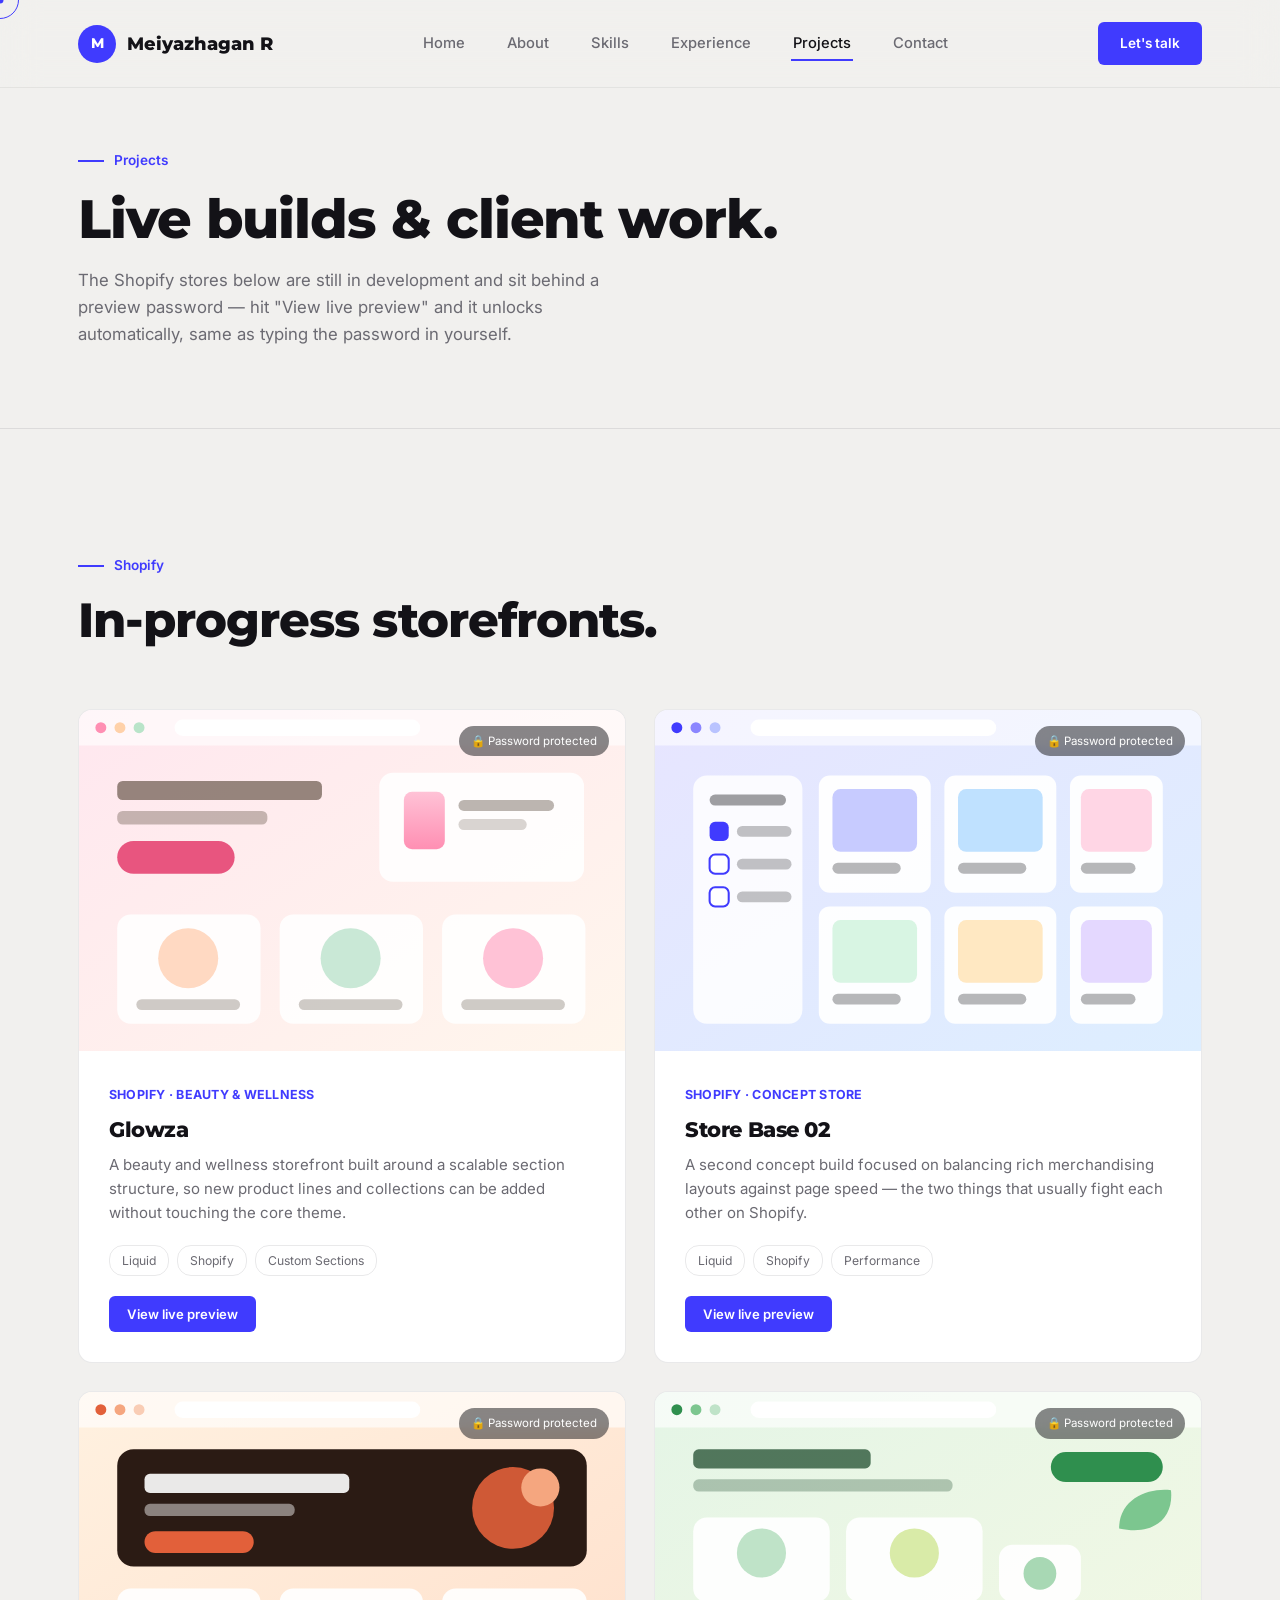
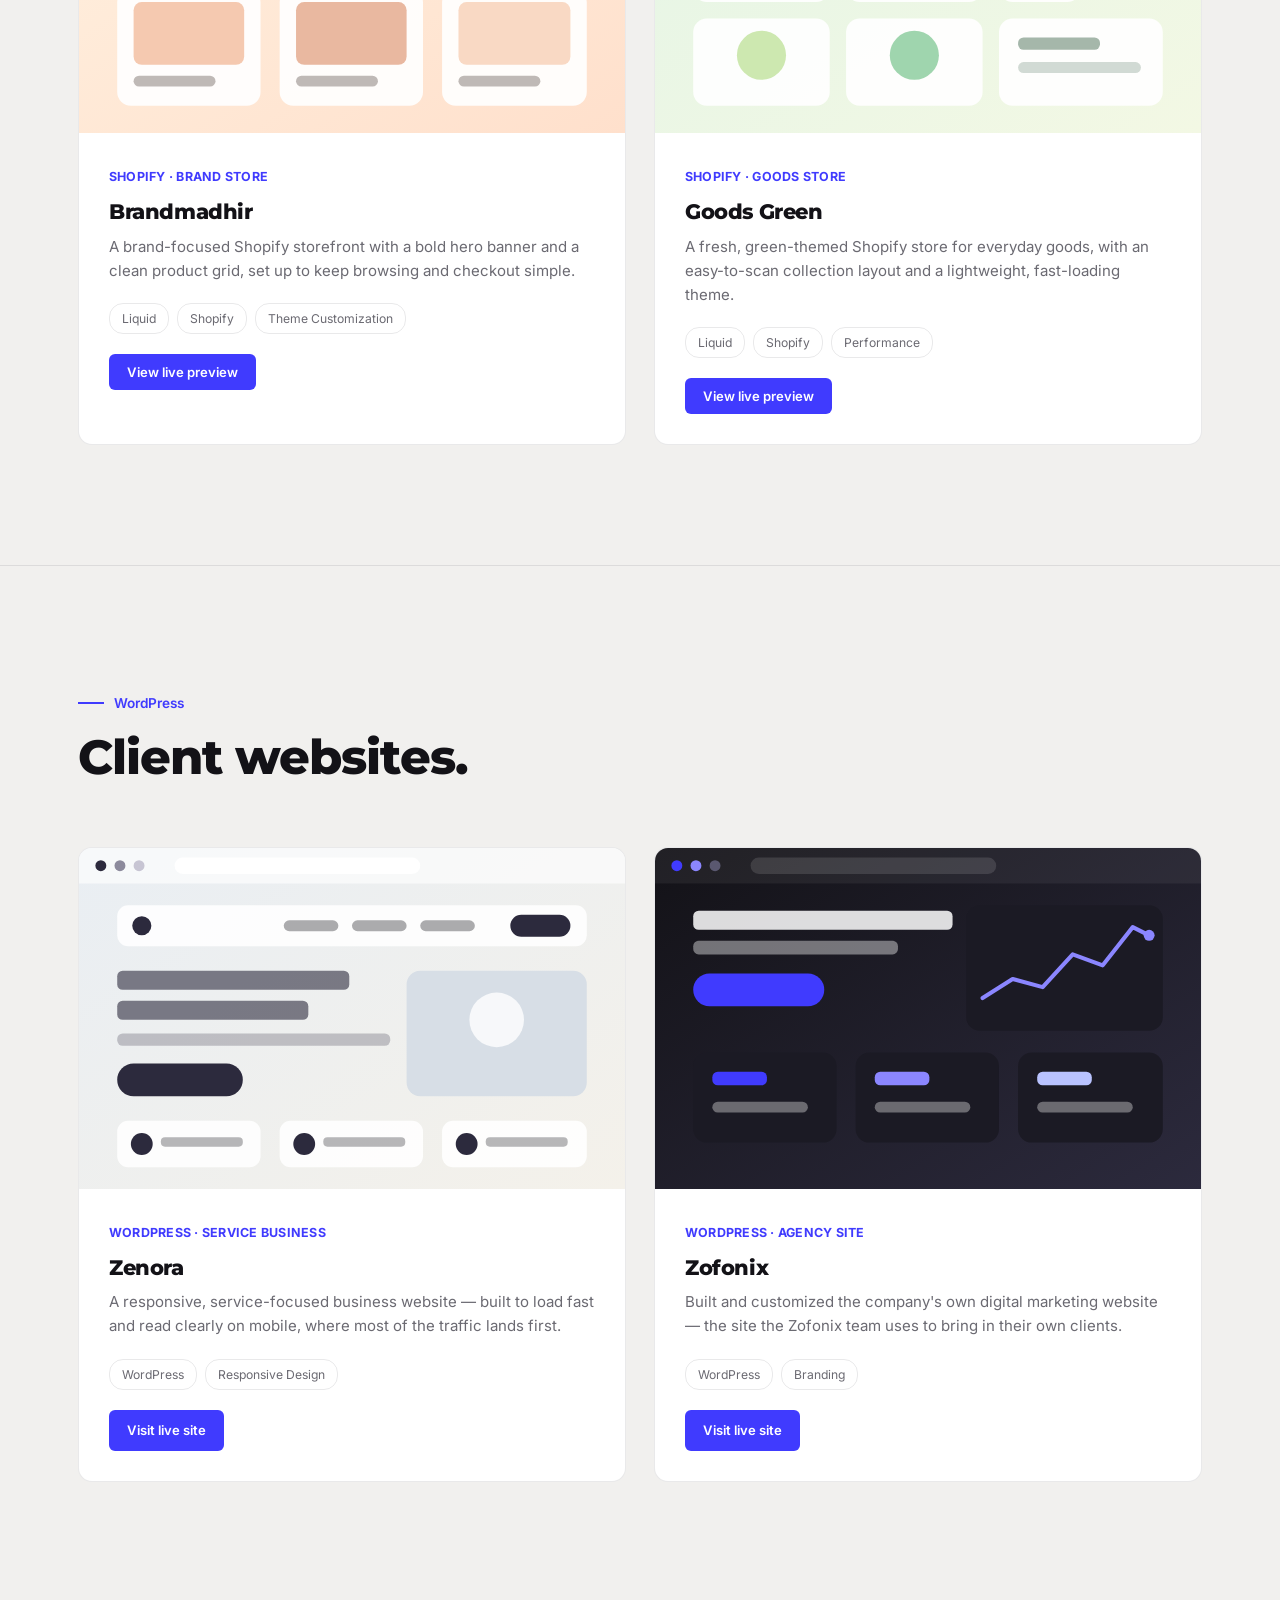
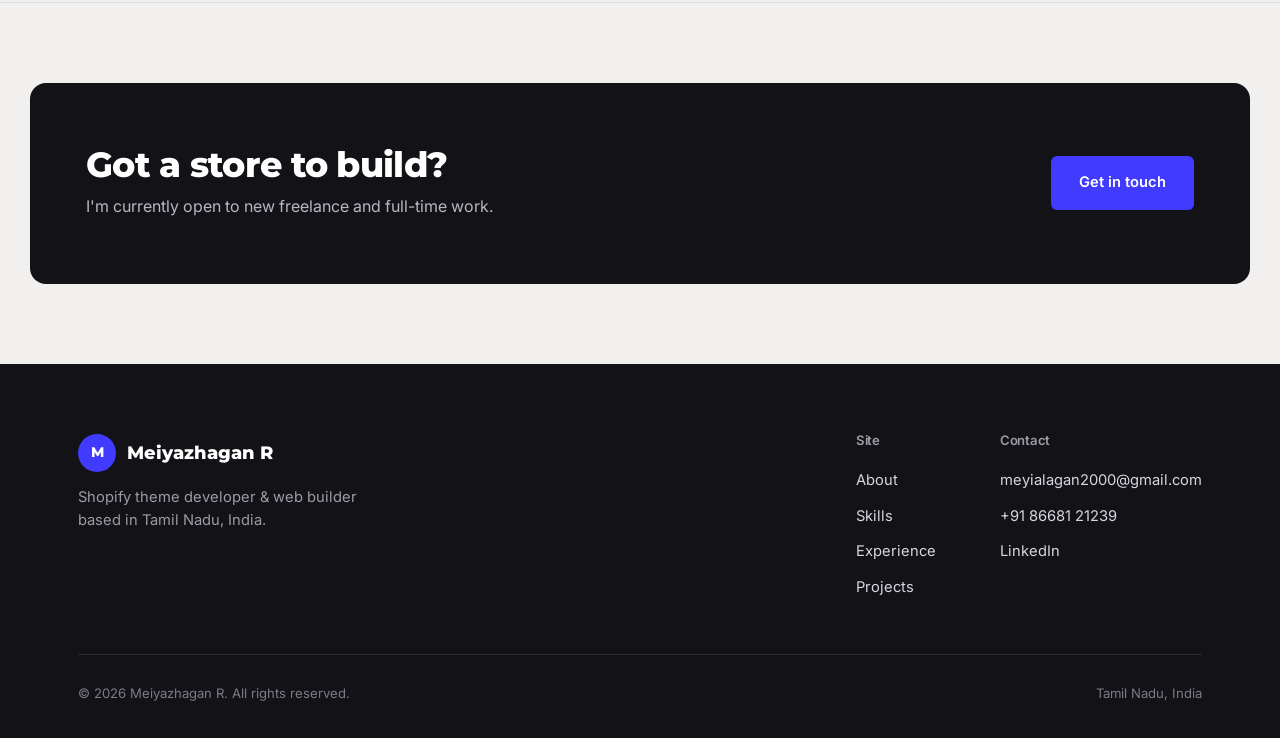
==== commit 7ef1f8de: "Refactor project cards and update content Removed live badge from project cards and added inline sty" ====
--- a/projects.html
+++ b/projects.html
@@ -17,8 +17,7 @@
   @media (max-width:800px){ .project-grid{ grid-template-columns:1fr; } }
   .project-card{ border:1px solid var(--line); border-radius:14px; overflow:hidden; background:var(--bg-alt); transition:transform .3s ease, box-shadow .3s ease; }
   .project-card:hover{ transform:translateY(-6px); box-shadow:0 24px 48px -24px rgba(19,18,23,0.18); }
-  .project-thumb{ aspect-ratio:16/10; display:flex; align-items:center; justify-content:center; position:relative; overflow:hidden; }
-  .project-thumb img{ width:100%; height:100%; object-fit:cover; display:block; }
+  .project-thumb{ aspect-ratio:16/10; display:flex; align-items:center; justify-content:center; position:relative; }
   .project-body{ padding:30px; }
   .project-body .cat{ color:var(--accent); font-size:0.78rem; font-weight:700; letter-spacing:0.02em; }
   .project-body h3{ font-size:1.3rem; margin:12px 0 12px; }
@@ -26,7 +25,6 @@
   .project-tags{ display:flex; gap:8px; flex-wrap:wrap; margin-bottom:20px; }
   .project-tags span{ font-size:0.76rem; color:var(--muted); border:1px solid var(--line); padding:5px 12px; border-radius:14px; }
   .lock-badge{ position:absolute; top:16px; right:16px; background:rgba(19,18,23,0.5); backdrop-filter:blur(6px); color:#fff; font-size:0.72rem; padding:6px 12px; border-radius:20px; display:flex; align-items:center; gap:6px; }
-  .live-badge{ position:absolute; top:16px; right:16px; background:rgba(46,163,101,0.85); backdrop-filter:blur(6px); color:#fff; font-size:0.72rem; padding:6px 12px; border-radius:20px; display:flex; align-items:center; gap:6px; }
 </style>
 </head>
 <body>
@@ -56,7 +54,7 @@
       <div class="kicker"><span class="bar"></span>Projects</div>
       <h1 style="font-size:clamp(2.2rem,5vw,3.4rem); max-width:760px;">Live builds & client work.</h1>
       <p style="color:var(--muted); margin-top:20px; max-width:560px; font-size:1.05rem;">
-        The two Shopify stores below are still in development and sit behind
+        The Shopify stores below are still in development and sit behind
         a preview password — hit "View live preview" and it unlocks
         automatically, same as typing the password in yourself.
       </p>
@@ -74,7 +72,7 @@
         <div class="project-card reveal">
           <div class="project-thumb">
             <span class="lock-badge">🔒 Password protected</span>
-            <img src="assets/projects/glowza-thumb.svg" alt="Glowza beauty & wellness storefront preview">
+            <img src="assets/projects/glowza-thumb.svg" alt="Glowza beauty & wellness storefront preview" style="width:100%; height:100%; object-fit:cover;">
           </div>
           <div class="project-body">
             <span class="cat">SHOPIFY · BEAUTY & WELLNESS</span>
@@ -88,7 +86,7 @@
         <div class="project-card reveal reveal-delay-1">
           <div class="project-thumb">
             <span class="lock-badge">🔒 Password protected</span>
-            <img src="assets/projects/storebase-thumb.svg" alt="Store Base 02 storefront preview">
+            <img src="assets/projects/storebase-thumb.svg" alt="Store Base 02 storefront preview" style="width:100%; height:100%; object-fit:cover;">
           </div>
           <div class="project-body">
             <span class="cat">SHOPIFY · CONCEPT STORE</span>
@@ -98,6 +96,34 @@
             <button class="btn btn-primary btn-sm" onclick="openProject('https://project-store-dmciwphg.myshopify.com/','rtowyu')">View live preview</button>
           </div>
         </div>
+
+        <div class="project-card reveal">
+          <div class="project-thumb">
+            <span class="lock-badge">🔒 Password protected</span>
+            <img src="assets/projects/brandmadhir-thumb.svg" alt="Brandmadhir storefront preview" style="width:100%; height:100%; object-fit:cover;">
+          </div>
+          <div class="project-body">
+            <span class="cat">SHOPIFY · BRAND STORE</span>
+            <h3>Brandmadhir</h3>
+            <p>A brand-focused Shopify storefront with a bold hero banner and a clean product grid, set up to keep browsing and checkout simple.</p>
+            <div class="project-tags"><span>Liquid</span><span>Shopify</span><span>Theme Customization</span></div>
+            <button class="btn btn-primary btn-sm" onclick="openProject('https://brandmadhir-hjak4r1d.myshopify.com/','12345')">View live preview</button>
+          </div>
+        </div>
+
+        <div class="project-card reveal reveal-delay-1">
+          <div class="project-thumb">
+            <span class="lock-badge">🔒 Password protected</span>
+            <img src="assets/projects/goodsgreen-thumb.svg" alt="Goods Green storefront preview" style="width:100%; height:100%; object-fit:cover;">
+          </div>
+          <div class="project-body">
+            <span class="cat">SHOPIFY · GOODS STORE</span>
+            <h3>Goods Green</h3>
+            <p>A fresh, green-themed Shopify store for everyday goods, with an easy-to-scan collection layout and a lightweight, fast-loading theme.</p>
+            <div class="project-tags"><span>Liquid</span><span>Shopify</span><span>Performance</span></div>
+            <button class="btn btn-primary btn-sm" onclick="openProject('https://goods-green-ysimawpz.myshopify.com/','123')">View live preview</button>
+          </div>
+        </div>
       </div>
     </div>
   </section>
@@ -112,8 +138,7 @@
       <div class="project-grid">
         <div class="project-card reveal">
           <div class="project-thumb">
-            <span class="live-badge">🟢 Live</span>
-            <img src="assets/projects/zenora-thumb.svg" alt="Zenora WordPress service business site preview">
+            <img src="assets/projects/zenora-thumb.svg" alt="Zenora WordPress service business site preview" style="width:100%; height:100%; object-fit:cover;">
           </div>
           <div class="project-body">
             <span class="cat">WORDPRESS · SERVICE BUSINESS</span>
@@ -126,8 +151,7 @@
 
         <div class="project-card reveal reveal-delay-1">
           <div class="project-thumb">
-            <span class="live-badge">🟢 Live</span>
-            <img src="assets/projects/zofonix-thumb.svg" alt="Zofonix digital marketing agency site preview">
+            <img src="assets/projects/zofonix-thumb.svg" alt="Zofonix digital marketing agency site preview" style="width:100%; height:100%; object-fit:cover;">
           </div>
           <div class="project-body">
             <span class="cat">WORDPRESS · AGENCY SITE</span>
